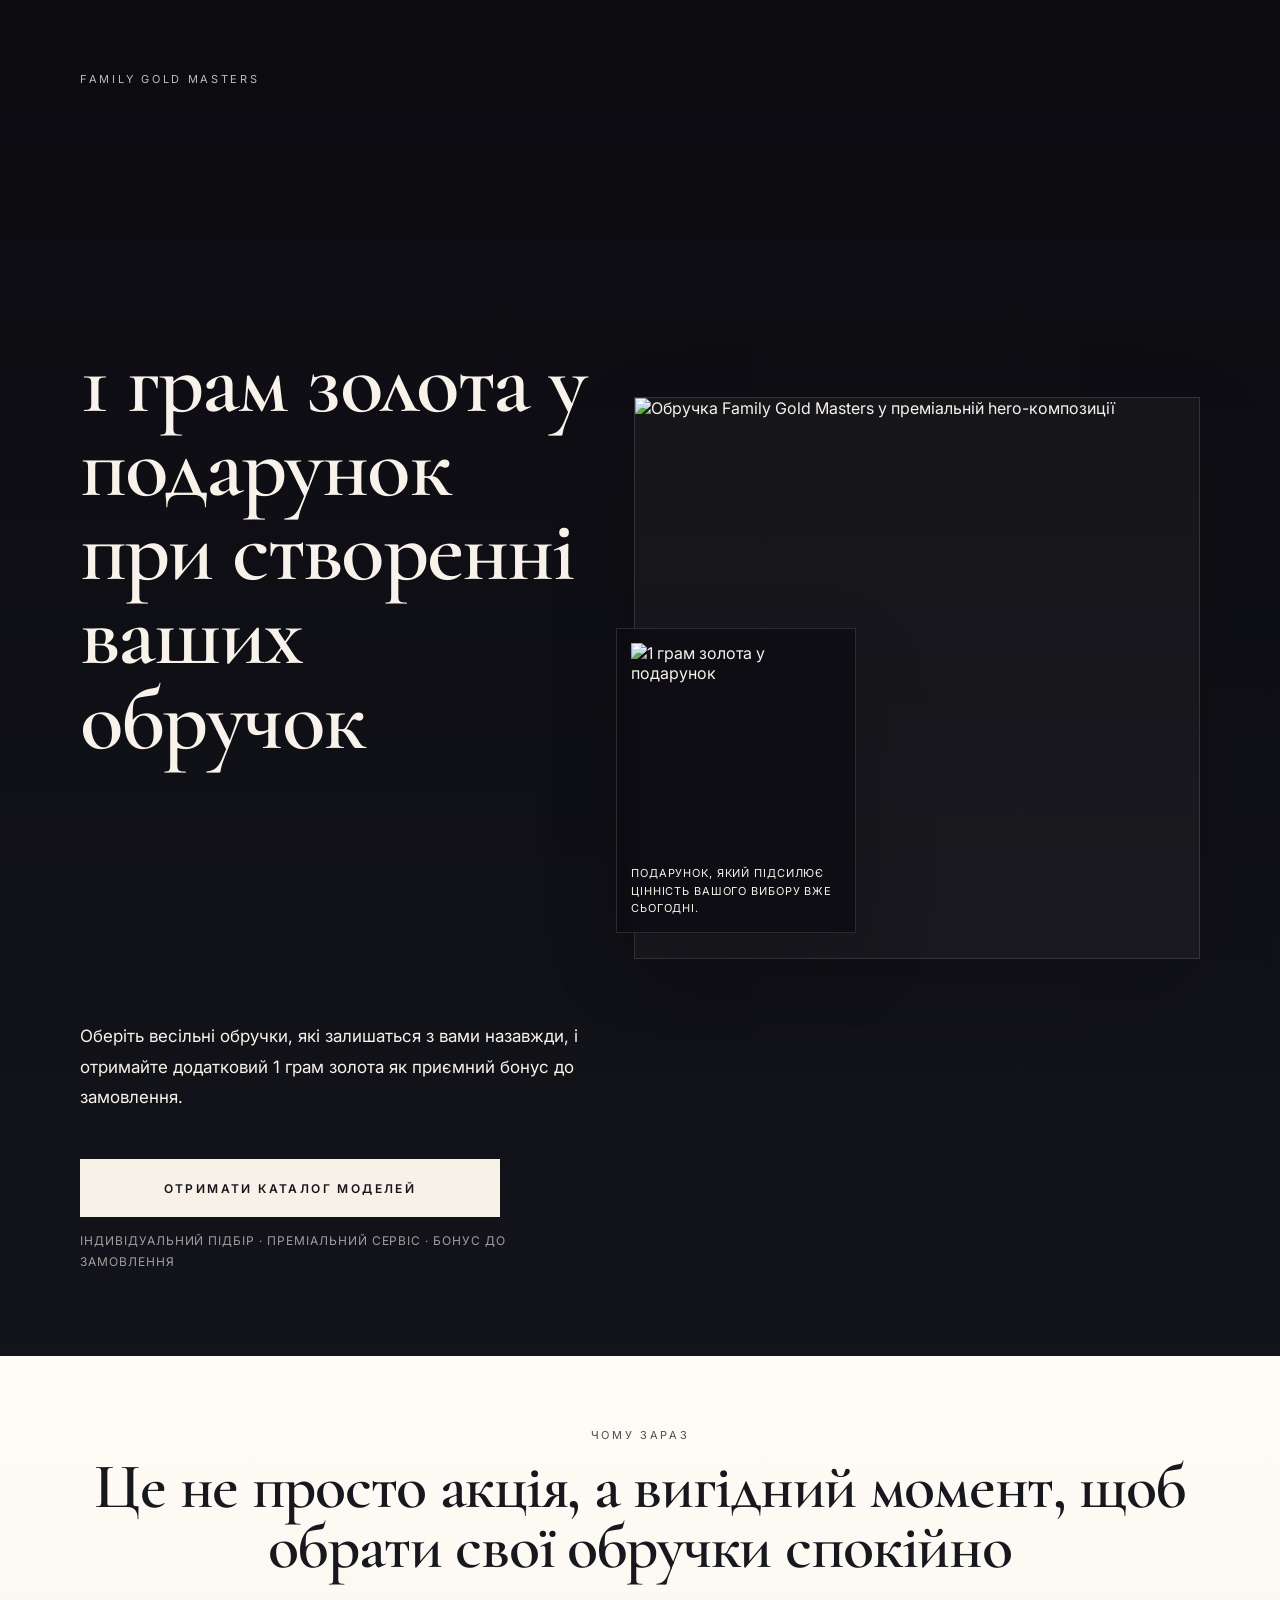
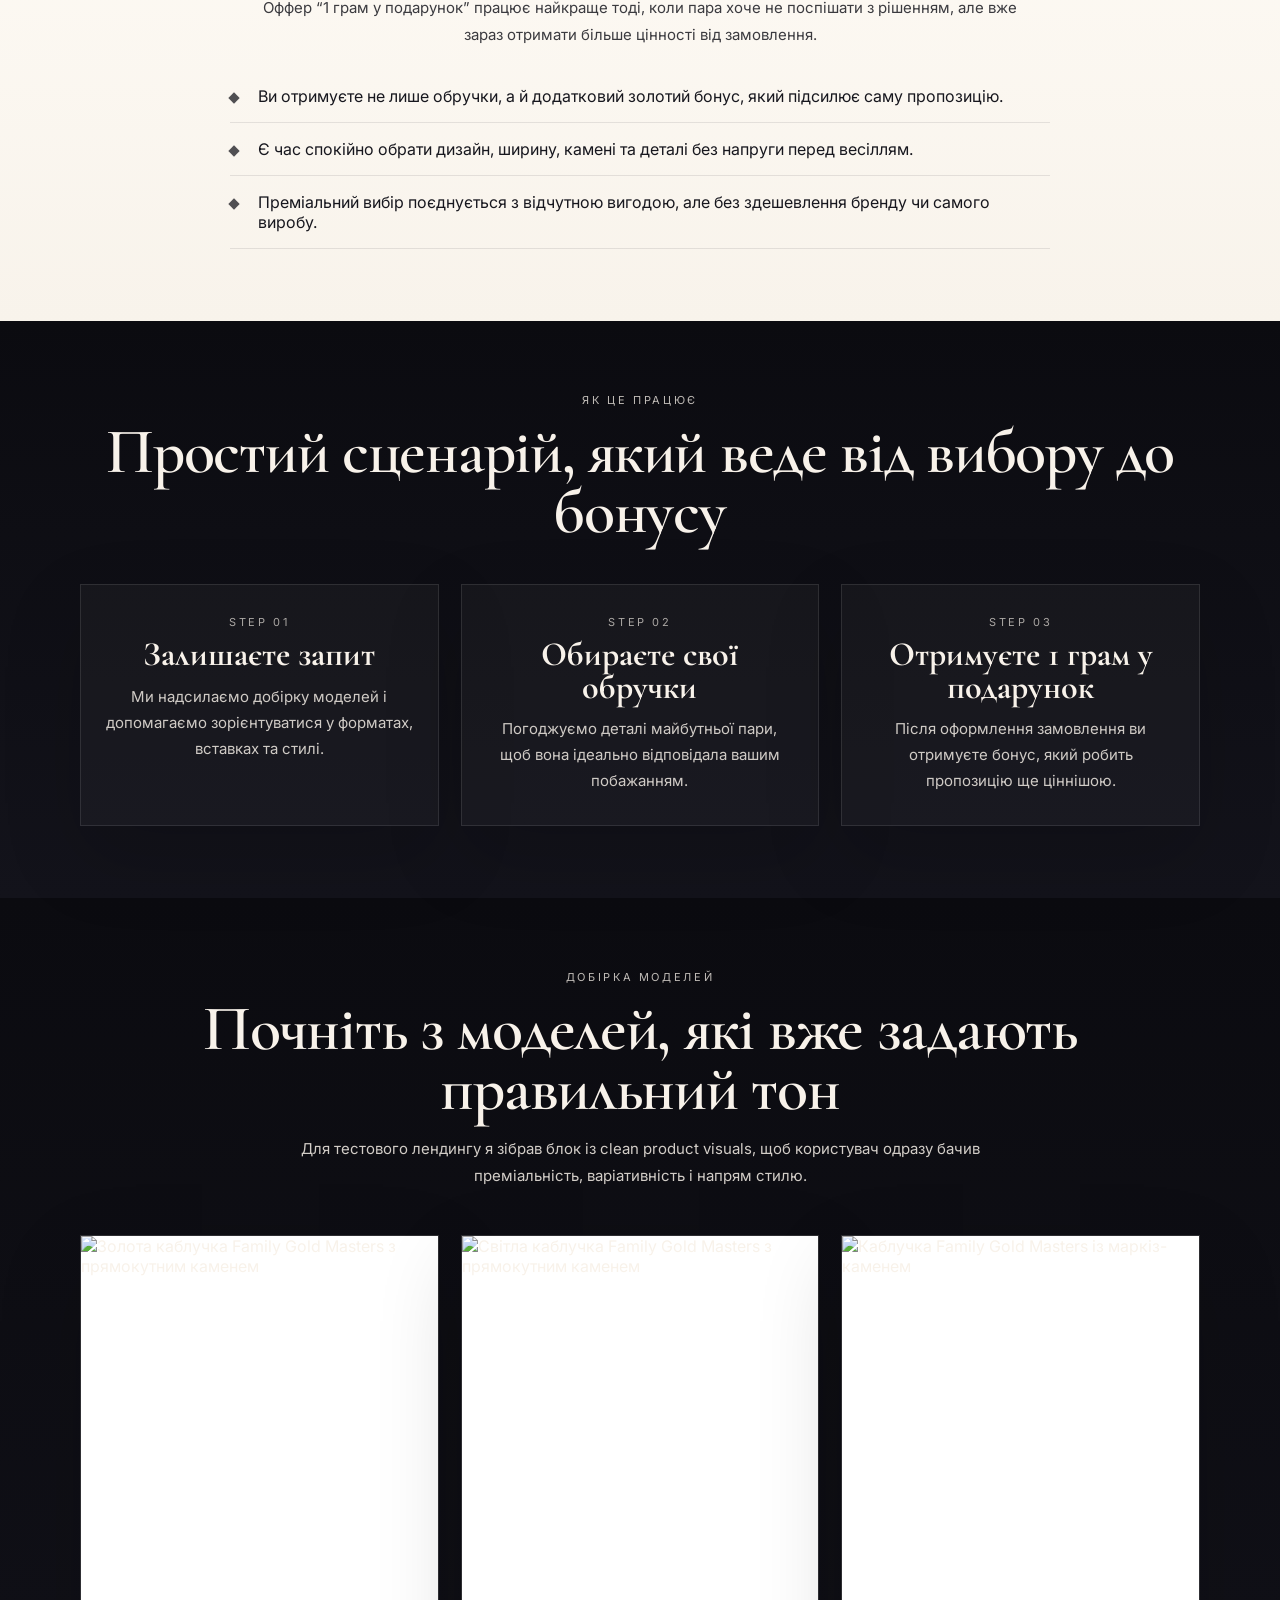
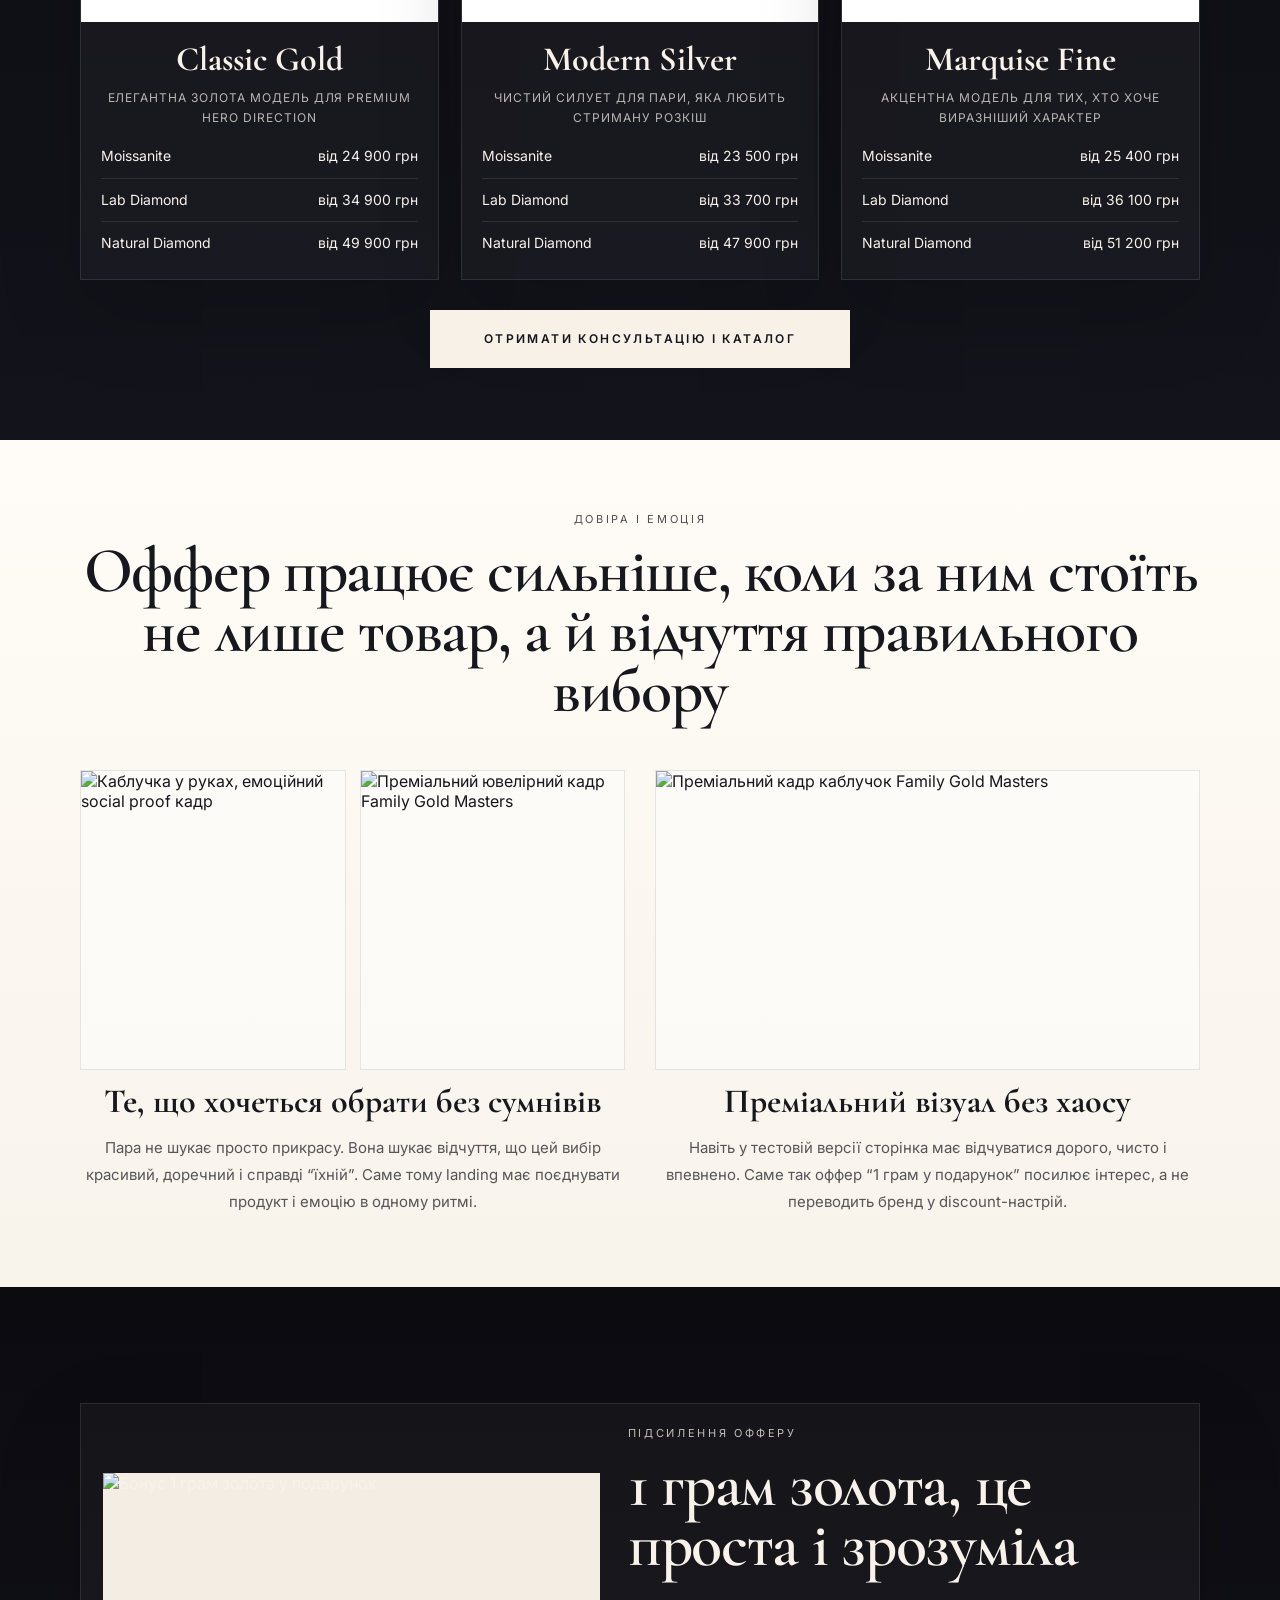
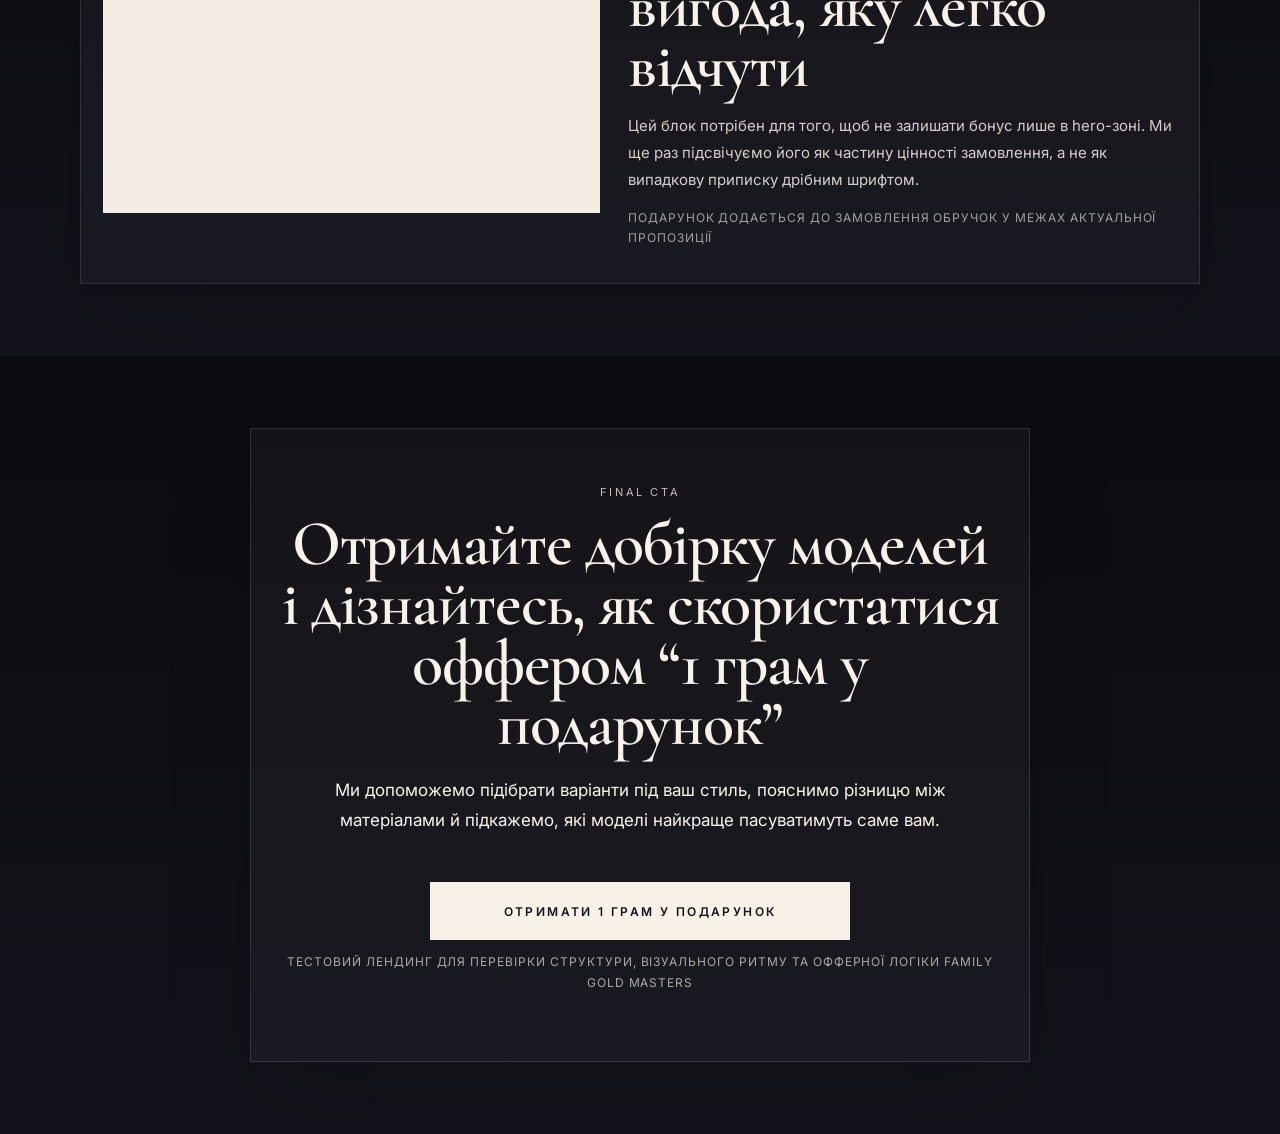
==== landing-1gram-test/index.html @ 0e8fd60e "feat: add 1 gram gift test landing" ====
<!DOCTYPE html>
<html lang="uk">
<head>
  <meta charset="UTF-8" />
  <meta name="viewport" content="width=device-width, initial-scale=1.0" />
  <title>1 грам у подарунок | Family Gold Masters</title>
  <meta name="description" content="Отримайте 1 грам золота у подарунок при створенні весільних обручок у Family Gold Masters." />
  <link rel="preconnect" href="https://fonts.googleapis.com">
  <link rel="preconnect" href="https://fonts.gstatic.com" crossorigin>
  <link href="https://fonts.googleapis.com/css2?family=Cormorant+Garamond:wght@400;500;600;700&family=Inter:wght@400;500;600;700&display=swap" rel="stylesheet">
  <style>
    :root {
      --bg-dark: #0b0b10;
      --bg-dark-2: #13131b;
      --bg-light: #f8f3eb;
      --bg-light-2: #fffcf7;
      --text-dark: #17171e;
      --text-light: #f8f2ea;
      --muted-dark: rgba(23, 23, 30, 0.72);
      --muted-light: rgba(248, 242, 234, 0.72);
      --line-light: rgba(23, 23, 30, 0.10);
      --line-dark: rgba(255,255,255,0.12);
      --gold: #caa16c;
      --container: 1120px;
      --shadow: 0 30px 80px rgba(0,0,0,.16);
    }
    * { box-sizing: border-box; }
    body {
      margin: 0;
      font-family: 'Inter', sans-serif;
      color: var(--text-dark);
      background: var(--bg-light-2);
      -webkit-font-smoothing: antialiased;
      text-rendering: optimizeLegibility;
    }
    img { display: block; max-width: 100%; }
    a { color: inherit; text-decoration: none; }
    .container { width: min(calc(100% - 32px), var(--container)); margin: 0 auto; }
    .section { padding: 72px 0; }
    .dark { background: linear-gradient(180deg, var(--bg-dark), var(--bg-dark-2)); color: var(--text-light); }
    .light { background: linear-gradient(180deg, var(--bg-light-2), var(--bg-light)); color: var(--text-dark); }
    .eyebrow {
      margin: 0 0 14px;
      font-size: 11px;
      line-height: 1.4;
      letter-spacing: 0.24em;
      text-transform: uppercase;
      opacity: .76;
      text-align: center;
    }
    .title {
      margin: 0;
      font-family: 'Cormorant Garamond', serif;
      font-weight: 600;
      line-height: .94;
      letter-spacing: -.02em;
      text-align: center;
    }
    .title.hero { font-size: clamp(50px, 7vw, 100px); }
    .title.section-title { font-size: clamp(38px, 5vw, 68px); }
    .lead, .copy, .meta { text-align: center; margin-left: auto; margin-right: auto; }
    .lead { max-width: 720px; margin-top: 20px; font-size: 17px; line-height: 1.78; }
    .copy { max-width: 760px; margin-top: 16px; font-size: 15px; line-height: 1.8; opacity: .84; }
    .meta { max-width: 680px; margin-top: 14px; font-size: 12px; line-height: 1.7; text-transform: uppercase; letter-spacing: .08em; opacity: .62; }
    .cta {
      display: inline-flex;
      justify-content: center;
      align-items: center;
      width: min(100%, 420px);
      min-height: 58px;
      padding: 16px 24px;
      border: none;
      font-size: 12px;
      font-weight: 600;
      letter-spacing: .2em;
      text-transform: uppercase;
      margin-top: 30px;
      cursor: pointer;
    }
    .cta.light-btn { background: #13131b; color: #fffaf2; }
    .cta.dark-btn { background: #f7f1e8; color: #14141b; }
    .hero {
      min-height: 100vh;
      display: grid;
      align-items: center;
      overflow: hidden;
    }
    .hero-grid {
      display: grid;
      grid-template-columns: .95fr 1.05fr;
      gap: 42px;
      align-items: center;
    }
    .hero-copy { max-width: 520px; }
    .hero-copy .eyebrow, .hero-copy .title, .hero-copy .lead, .hero-copy .meta { text-align: left; margin-left: 0; }
    .hero-visual-wrap { position: relative; }
    .hero-image {
      position: relative;
      border: 1px solid var(--line-dark);
      overflow: hidden;
      box-shadow: var(--shadow);
      min-height: 560px;
      background: rgba(255,255,255,.03);
    }
    .hero-image img {
      width: 100%;
      height: 100%;
      object-fit: cover;
      object-position: center;
      min-height: 560px;
    }
    .gift-card {
      position: absolute;
      left: -18px;
      bottom: 26px;
      width: min(240px, 48vw);
      background: rgba(12,12,18,.82);
      border: 1px solid rgba(255,255,255,.12);
      backdrop-filter: blur(10px);
      box-shadow: var(--shadow);
      padding: 14px;
    }
    .gift-card img { width: 100%; aspect-ratio: 1 / 1; object-fit: cover; }
    .gift-card p {
      margin: 12px 0 0;
      color: var(--text-light);
      font-size: 11px;
      line-height: 1.6;
      letter-spacing: .08em;
      text-transform: uppercase;
    }
    .offer-points, .benefits {
      display: grid;
      gap: 16px;
      max-width: 820px;
      margin: 38px auto 0;
      padding: 0;
      list-style: none;
    }
    .offer-points li, .benefits li {
      display: grid;
      grid-template-columns: 14px 1fr;
      gap: 14px;
      align-items: start;
      text-align: left;
      padding-bottom: 16px;
      border-bottom: 1px solid rgba(255,255,255,.12);
    }
    .light .offer-points li, .light .benefits li { border-color: var(--line-light); }
    .diamond {
      width: 8px;
      height: 8px;
      background: currentColor;
      transform: rotate(45deg);
      margin-top: 8px;
      opacity: .75;
    }
    .how-grid {
      display: grid;
      grid-template-columns: repeat(3, 1fr);
      gap: 22px;
      margin-top: 42px;
    }
    .how-card {
      padding: 30px 24px;
      border: 1px solid rgba(255,255,255,.1);
      background: rgba(255,255,255,.03);
      box-shadow: var(--shadow);
      text-align: center;
    }
    .light .how-card { border-color: var(--line-light); background: rgba(255,255,255,.52); }
    .how-step {
      margin: 0 0 10px;
      font-size: 11px;
      letter-spacing: .24em;
      text-transform: uppercase;
      opacity: .66;
    }
    .how-title {
      margin: 0 0 12px;
      font-family: 'Cormorant Garamond', serif;
      font-size: 34px;
      line-height: .95;
    }
    .how-copy {
      margin: 0;
      font-size: 15px;
      line-height: 1.75;
      opacity: .82;
    }
    .products-grid {
      display: grid;
      grid-template-columns: repeat(3, 1fr);
      gap: 22px;
      margin-top: 46px;
    }
    .product-card {
      overflow: hidden;
      border: 1px solid rgba(255,255,255,.1);
      background: rgba(255,255,255,.03);
      box-shadow: var(--shadow);
    }
    .product-image {
      aspect-ratio: 1 / 1.08;
      background: #fff;
      border-bottom: 1px solid rgba(255,255,255,.08);
    }
    .product-image img {
      width: 100%;
      height: 100%;
      object-fit: cover;
    }
    .product-body { padding: 22px 20px 24px; }
    .product-name {
      margin: 0;
      font-family: 'Cormorant Garamond', serif;
      font-size: 34px;
      line-height: .95;
      text-align: center;
    }
    .product-note {
      margin: 12px 0 0;
      text-align: center;
      font-size: 12px;
      line-height: 1.65;
      letter-spacing: .08em;
      text-transform: uppercase;
      color: var(--muted-light);
    }
    .light .product-note { color: var(--muted-dark); }
    .price-list {
      margin-top: 18px;
      display: grid;
      gap: 10px;
    }
    .price-row {
      display: flex;
      justify-content: space-between;
      gap: 12px;
      font-size: 14px;
      line-height: 1.6;
      padding-bottom: 10px;
      border-bottom: 1px solid rgba(255,255,255,.1);
    }
    .price-row:last-child { border-bottom: none; padding-bottom: 0; }
    .light .price-row { border-color: var(--line-light); }
    .proof-grid {
      display: grid;
      grid-template-columns: repeat(2, 1fr);
      gap: 30px;
      margin-top: 48px;
    }
    .proof-story { display: grid; gap: 16px; }
    .proof-visuals {
      display: grid;
      grid-template-columns: 1fr 1fr;
      gap: 14px;
    }
    .proof-visuals.single { grid-template-columns: 1fr; }
    .proof-photo {
      min-height: 300px;
      border: 1px solid var(--line-light);
      overflow: hidden;
      background: rgba(255,255,255,.52);
    }
    .proof-photo img {
      width: 100%;
      height: 100%;
      object-fit: cover;
    }
    .proof-name {
      margin: 0;
      font-family: 'Cormorant Garamond', serif;
      font-size: 34px;
      text-align: center;
      line-height: .95;
    }
    .proof-text {
      margin: 0;
      font-size: 15px;
      line-height: 1.8;
      text-align: center;
      color: var(--muted-dark);
    }
    .offer-box {
      display: grid;
      grid-template-columns: .95fr 1.05fr;
      gap: 28px;
      align-items: center;
      margin-top: 44px;
      padding: 22px;
      border: 1px solid rgba(255,255,255,.1);
      background: rgba(255,255,255,.03);
      box-shadow: var(--shadow);
    }
    .offer-box-visual {
      min-height: 340px;
      overflow: hidden;
      background: #f4ede3;
    }
    .offer-box-visual img {
      width: 100%;
      height: 100%;
      object-fit: cover;
    }
    .offer-box-copy .eyebrow, .offer-box-copy .title, .offer-box-copy .copy, .offer-box-copy .meta { text-align: left; margin-left: 0; }
    .final-box {
      max-width: 780px;
      margin: 0 auto;
      text-align: center;
      padding: 56px 28px;
      border: 1px solid rgba(255,255,255,.12);
      background: rgba(255,255,255,.03);
      box-shadow: var(--shadow);
    }
    .small-note {
      margin-top: 12px;
      font-size: 12px;
      line-height: 1.7;
      opacity: .66;
      text-transform: uppercase;
      letter-spacing: .08em;
    }
    @media (max-width: 980px) {
      .hero-grid, .how-grid, .products-grid, .proof-grid, .offer-box { grid-template-columns: 1fr; }
      .hero { min-height: auto; }
      .hero-image, .hero-image img { min-height: 440px; }
      .gift-card { left: 16px; right: 16px; bottom: 16px; width: auto; }
      .hero-copy { max-width: none; }
      .hero-copy .eyebrow, .hero-copy .title, .hero-copy .lead, .hero-copy .meta, .offer-box-copy .eyebrow, .offer-box-copy .title, .offer-box-copy .copy, .offer-box-copy .meta { text-align: center; margin-left: auto; margin-right: auto; }
    }
    @media (max-width: 640px) {
      .section { padding: 64px 0; }
      .title.hero { font-size: 50px; }
      .title.section-title { font-size: 42px; }
      .hero-image, .hero-image img { min-height: 360px; }
      .proof-photo { min-height: 240px; }
      .how-title, .product-name, .proof-name { font-size: 30px; }
    }
  </style>
</head>
<body>
  <main>
    <section class="section dark hero">
      <div class="container hero-grid">
        <div class="hero-copy">
          <p class="eyebrow">Family Gold Masters</p>
          <h1 class="title hero">1 грам золота у подарунок при створенні ваших обручок</h1>
          <p class="lead">Оберіть весільні обручки, які залишаться з вами назавжди, і отримайте додатковий 1 грам золота як приємний бонус до замовлення.</p>
          <a class="cta dark-btn" href="#catalog">Отримати каталог моделей</a>
          <p class="meta">Індивідуальний підбір · преміальний сервіс · бонус до замовлення</p>
        </div>
        <div class="hero-visual-wrap">
          <div class="hero-image">
            <img src="../imported/landing_1gram_assets/01_hero/hero.png" alt="Обручка Family Gold Masters у преміальній hero-композиції" />
          </div>
          <div class="gift-card">
            <img src="../imported/landing_1gram_assets/04_bonus_visual/Gold Gift Certificate.png" alt="1 грам золота у подарунок" />
            <p>Подарунок, який підсилює цінність вашого вибору вже сьогодні.</p>
          </div>
        </div>
      </div>
    </section>

    <section class="section light">
      <div class="container">
        <p class="eyebrow">Чому зараз</p>
        <h2 class="title section-title">Це не просто акція, а вигідний момент, щоб обрати свої обручки спокійно</h2>
        <p class="copy">Оффер “1 грам у подарунок” працює найкраще тоді, коли пара хоче не поспішати з рішенням, але вже зараз отримати більше цінності від замовлення.</p>
        <ul class="offer-points">
          <li><span class="diamond"></span><span>Ви отримуєте не лише обручки, а й додатковий золотий бонус, який підсилює саму пропозицію.</span></li>
          <li><span class="diamond"></span><span>Є час спокійно обрати дизайн, ширину, камені та деталі без напруги перед весіллям.</span></li>
          <li><span class="diamond"></span><span>Преміальний вибір поєднується з відчутною вигодою, але без здешевлення бренду чи самого виробу.</span></li>
        </ul>
      </div>
    </section>

    <section class="section dark">
      <div class="container">
        <p class="eyebrow">Як це працює</p>
        <h2 class="title section-title">Простий сценарій, який веде від вибору до бонусу</h2>
        <div class="how-grid">
          <article class="how-card">
            <p class="how-step">Step 01</p>
            <h3 class="how-title">Залишаєте запит</h3>
            <p class="how-copy">Ми надсилаємо добірку моделей і допомагаємо зорієнтуватися у форматах, вставках та стилі.</p>
          </article>
          <article class="how-card">
            <p class="how-step">Step 02</p>
            <h3 class="how-title">Обираєте свої обручки</h3>
            <p class="how-copy">Погоджуємо деталі майбутньої пари, щоб вона ідеально відповідала вашим побажанням.</p>
          </article>
          <article class="how-card">
            <p class="how-step">Step 03</p>
            <h3 class="how-title">Отримуєте 1 грам у подарунок</h3>
            <p class="how-copy">Після оформлення замовлення ви отримуєте бонус, який робить пропозицію ще ціннішою.</p>
          </article>
        </div>
      </div>
    </section>

    <section class="section dark" id="catalog">
      <div class="container">
        <p class="eyebrow">Добірка моделей</p>
        <h2 class="title section-title">Почніть з моделей, які вже задають правильний тон</h2>
        <p class="copy">Для тестового лендингу я зібрав блок із clean product visuals, щоб користувач одразу бачив преміальність, варіативність і напрям стилю.</p>
        <div class="products-grid">
          <article class="product-card">
            <div class="product-image">
              <img src="../imported/landing_1gram_assets/02_products/ring gen5.png" alt="Золота каблучка Family Gold Masters з прямокутним каменем" />
            </div>
            <div class="product-body">
              <h3 class="product-name">Classic Gold</h3>
              <p class="product-note">Елегантна золота модель для premium hero direction</p>
              <div class="price-list">
                <div class="price-row"><span>Moissanite</span><span>від 24 900 грн</span></div>
                <div class="price-row"><span>Lab Diamond</span><span>від 34 900 грн</span></div>
                <div class="price-row"><span>Natural Diamond</span><span>від 49 900 грн</span></div>
              </div>
            </div>
          </article>
          <article class="product-card">
            <div class="product-image">
              <img src="../imported/landing_1gram_assets/02_products/ring gen6.png" alt="Світла каблучка Family Gold Masters з прямокутним каменем" />
            </div>
            <div class="product-body">
              <h3 class="product-name">Modern Silver</h3>
              <p class="product-note">Чистий силует для пари, яка любить стриману розкіш</p>
              <div class="price-list">
                <div class="price-row"><span>Moissanite</span><span>від 23 500 грн</span></div>
                <div class="price-row"><span>Lab Diamond</span><span>від 33 700 грн</span></div>
                <div class="price-row"><span>Natural Diamond</span><span>від 47 900 грн</span></div>
              </div>
            </div>
          </article>
          <article class="product-card">
            <div class="product-image">
              <img src="../imported/landing_1gram_assets/02_products/ring gen8.png" alt="Каблучка Family Gold Masters із маркіз-каменем" />
            </div>
            <div class="product-body">
              <h3 class="product-name">Marquise Fine</h3>
              <p class="product-note">Акцентна модель для тих, хто хоче виразніший характер</p>
              <div class="price-list">
                <div class="price-row"><span>Moissanite</span><span>від 25 400 грн</span></div>
                <div class="price-row"><span>Lab Diamond</span><span>від 36 100 грн</span></div>
                <div class="price-row"><span>Natural Diamond</span><span>від 51 200 грн</span></div>
              </div>
            </div>
          </article>
        </div>
        <div style="text-align:center;">
          <a class="cta dark-btn" href="#final-cta">Отримати консультацію і каталог</a>
        </div>
      </div>
    </section>

    <section class="section light">
      <div class="container">
        <p class="eyebrow">Довіра і емоція</p>
        <h2 class="title section-title">Оффер працює сильніше, коли за ним стоїть не лише товар, а й відчуття правильного вибору</h2>
        <div class="proof-grid">
          <article class="proof-story">
            <div class="proof-visuals">
              <div class="proof-photo"><img src="../imported/landing_1gram_assets/03_social_proof/IMG_7468.png" alt="Каблучка у руках, емоційний social proof кадр" /></div>
              <div class="proof-photo"><img src="../imported/landing_1gram_assets/03_social_proof/0U6A1525.jpg" alt="Преміальний ювелірний кадр Family Gold Masters" /></div>
            </div>
            <h3 class="proof-name">Те, що хочеться обрати без сумнівів</h3>
            <p class="proof-text">Пара не шукає просто прикрасу. Вона шукає відчуття, що цей вибір красивий, доречний і справді “їхній”. Саме тому landing має поєднувати продукт і емоцію в одному ритмі.</p>
          </article>
          <article class="proof-story">
            <div class="proof-visuals single">
              <div class="proof-photo"><img src="../imported/landing_1gram_assets/03_social_proof/каблучки головна 1.png" alt="Преміальний кадр каблучок Family Gold Masters" /></div>
            </div>
            <h3 class="proof-name">Преміальний візуал без хаосу</h3>
            <p class="proof-text">Навіть у тестовій версії сторінка має відчуватися дорого, чисто і впевнено. Саме так оффер “1 грам у подарунок” посилює інтерес, а не переводить бренд у discount-настрій.</p>
          </article>
        </div>
      </div>
    </section>

    <section class="section dark">
      <div class="container">
        <div class="offer-box">
          <div class="offer-box-visual">
            <img src="../imported/landing_1gram_assets/04_bonus_visual/Gold Gift Certificate.png" alt="Бонус 1 грам золота у подарунок" />
          </div>
          <div class="offer-box-copy">
            <p class="eyebrow">Підсилення офферу</p>
            <h2 class="title section-title">1 грам золота, це проста і зрозуміла вигода, яку легко відчути</h2>
            <p class="copy">Цей блок потрібен для того, щоб не залишати бонус лише в hero-зоні. Ми ще раз підсвічуємо його як частину цінності замовлення, а не як випадкову приписку дрібним шрифтом.</p>
            <p class="meta">Подарунок додається до замовлення обручок у межах актуальної пропозиції</p>
          </div>
        </div>
      </div>
    </section>

    <section class="section dark" id="final-cta">
      <div class="container">
        <div class="final-box">
          <p class="eyebrow">Final CTA</p>
          <h2 class="title section-title">Отримайте добірку моделей і дізнайтесь, як скористатися оффером “1 грам у подарунок”</h2>
          <p class="lead">Ми допоможемо підібрати варіанти під ваш стиль, пояснимо різницю між матеріалами й підкажемо, які моделі найкраще пасуватимуть саме вам.</p>
          <a class="cta dark-btn" href="mailto:hello@example.com?subject=1%20грам%20у%20подарунок">Отримати 1 грам у подарунок</a>
          <p class="small-note">Тестовий лендинг для перевірки структури, візуального ритму та офферної логіки Family Gold Masters</p>
        </div>
      </div>
    </section>
  </main>
</body>
</html>
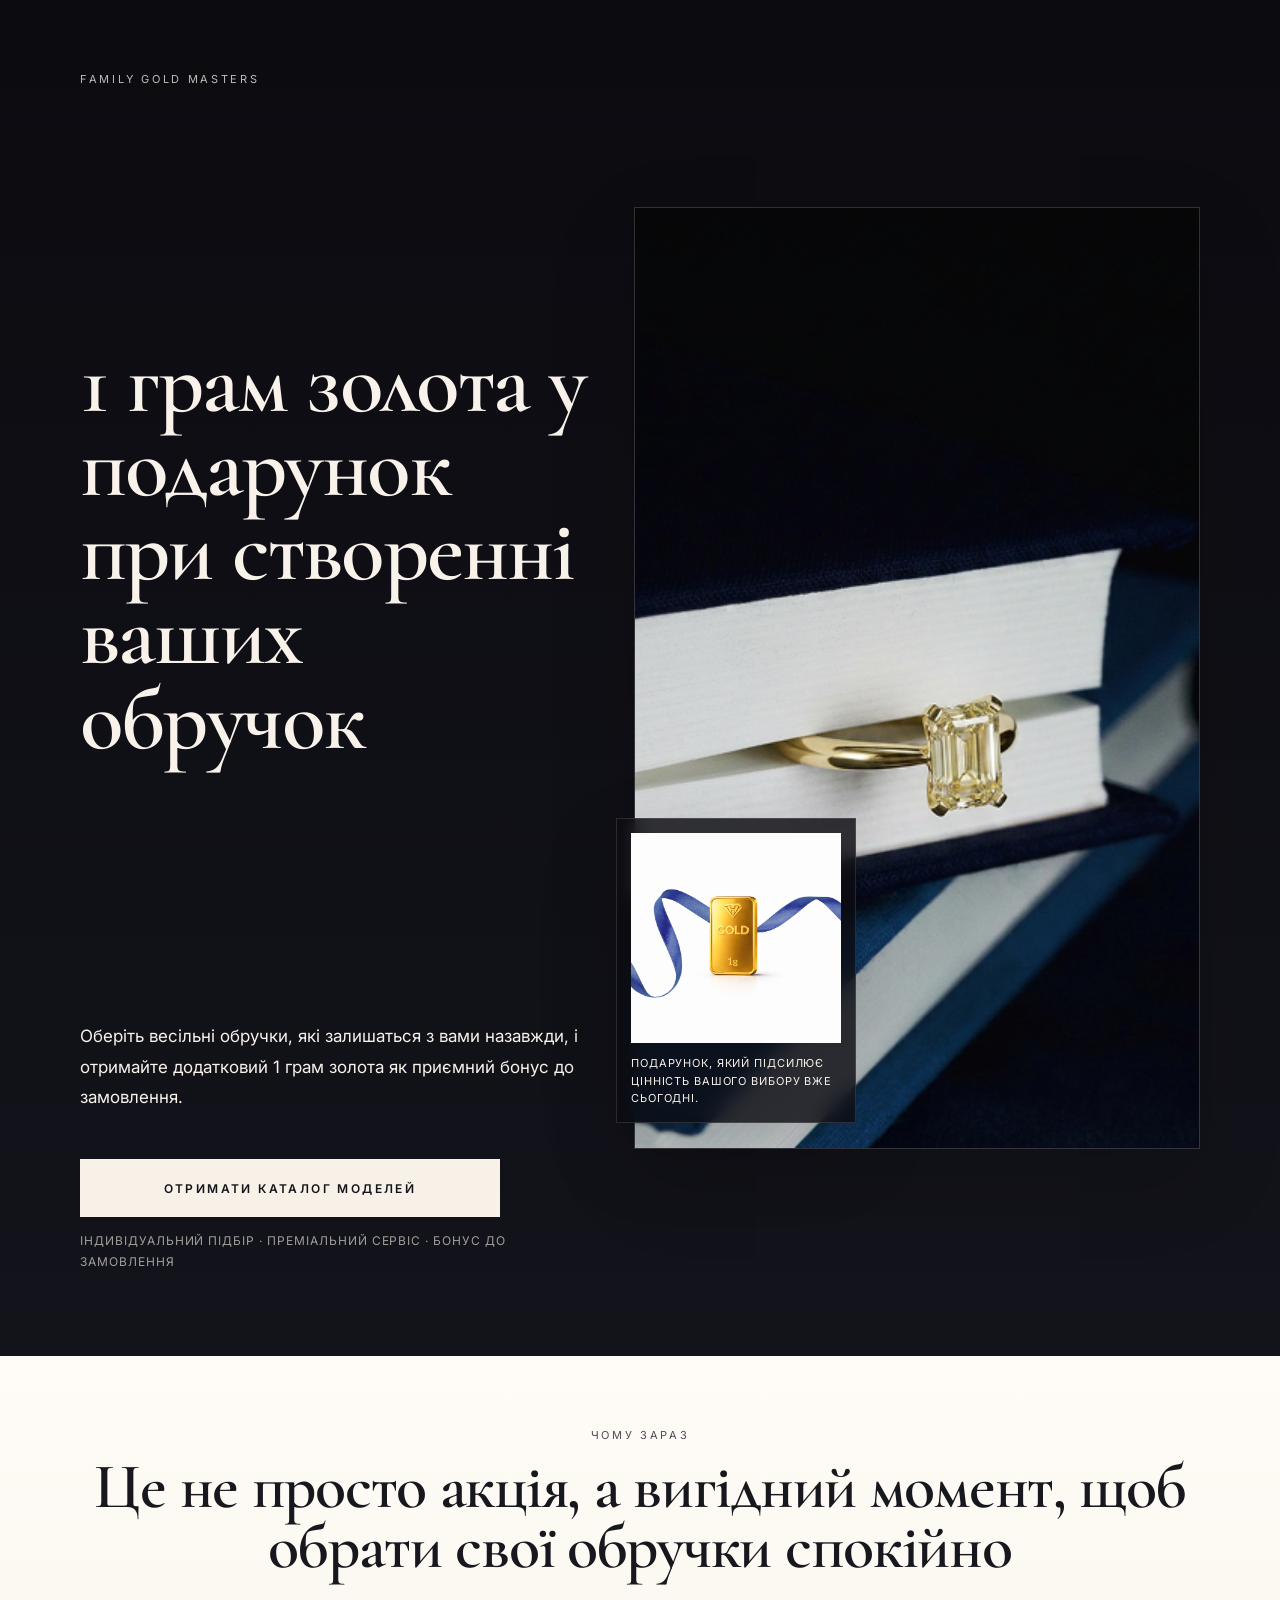
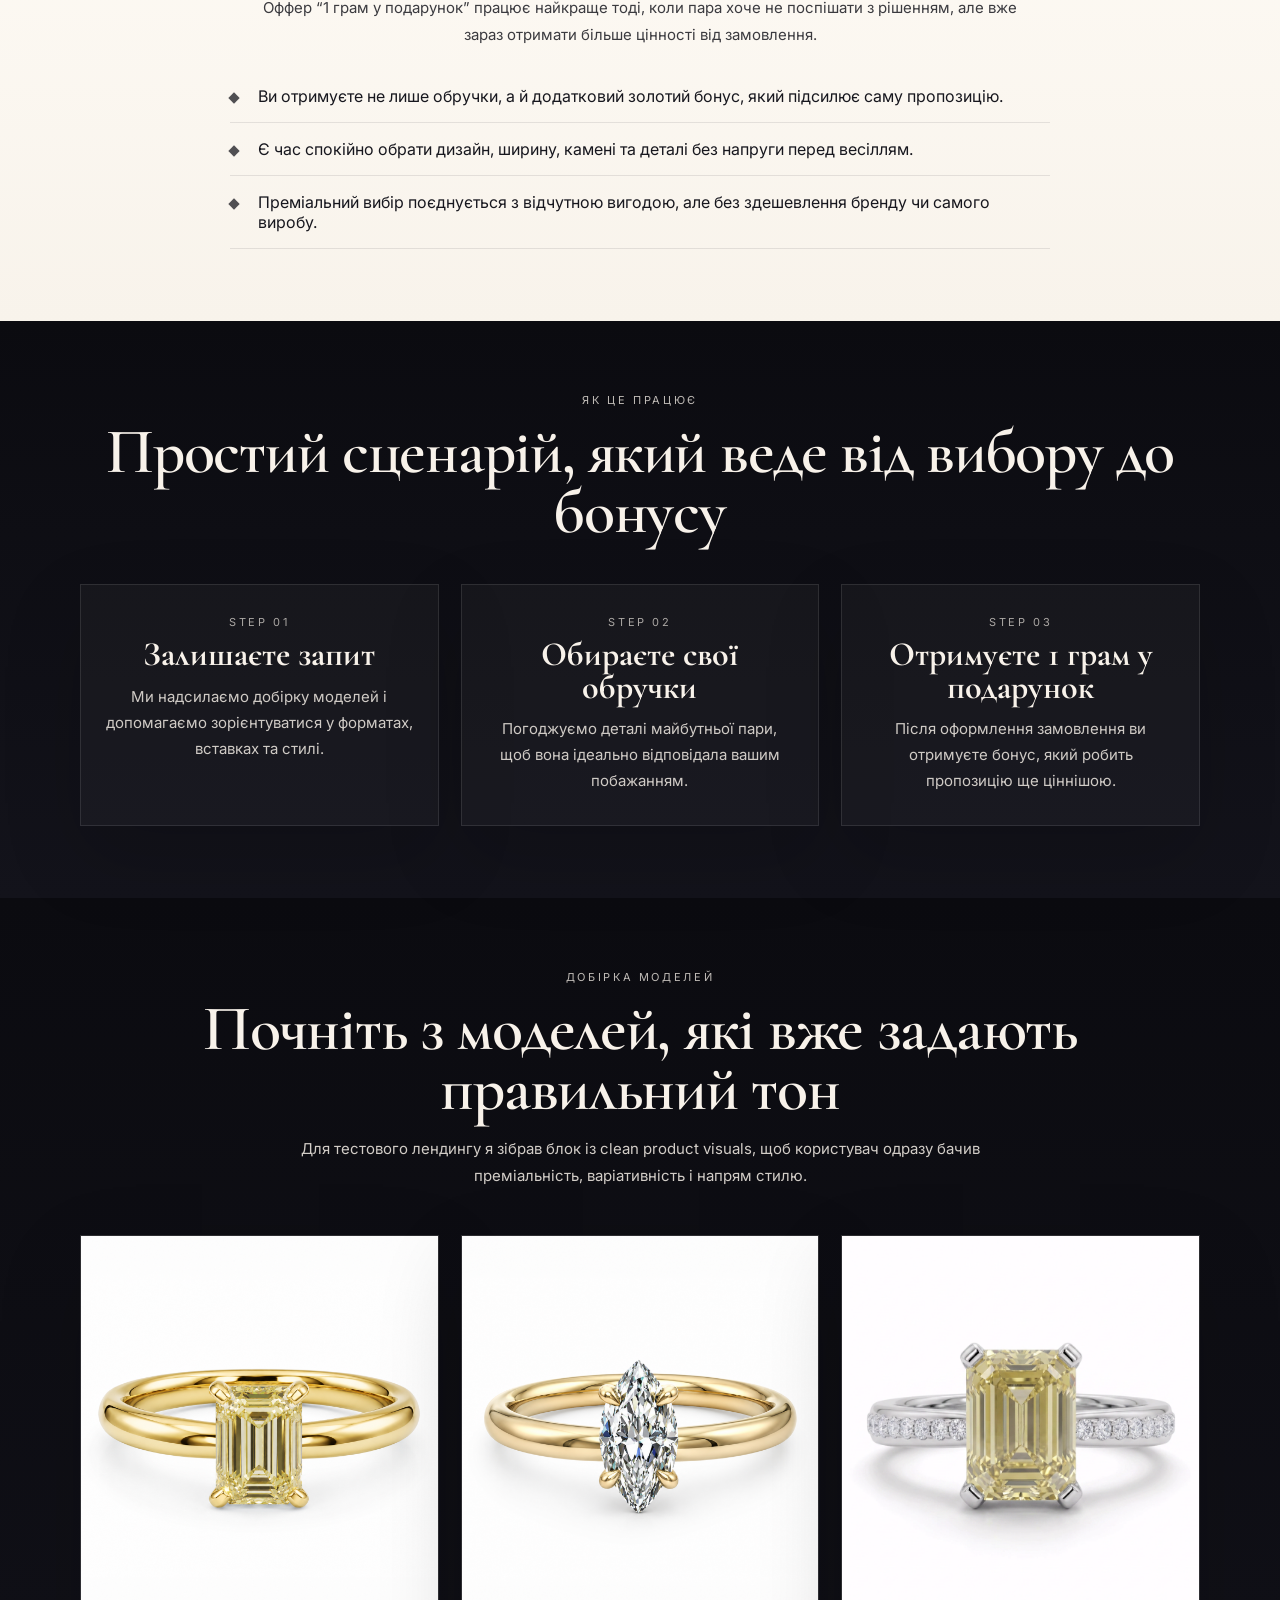
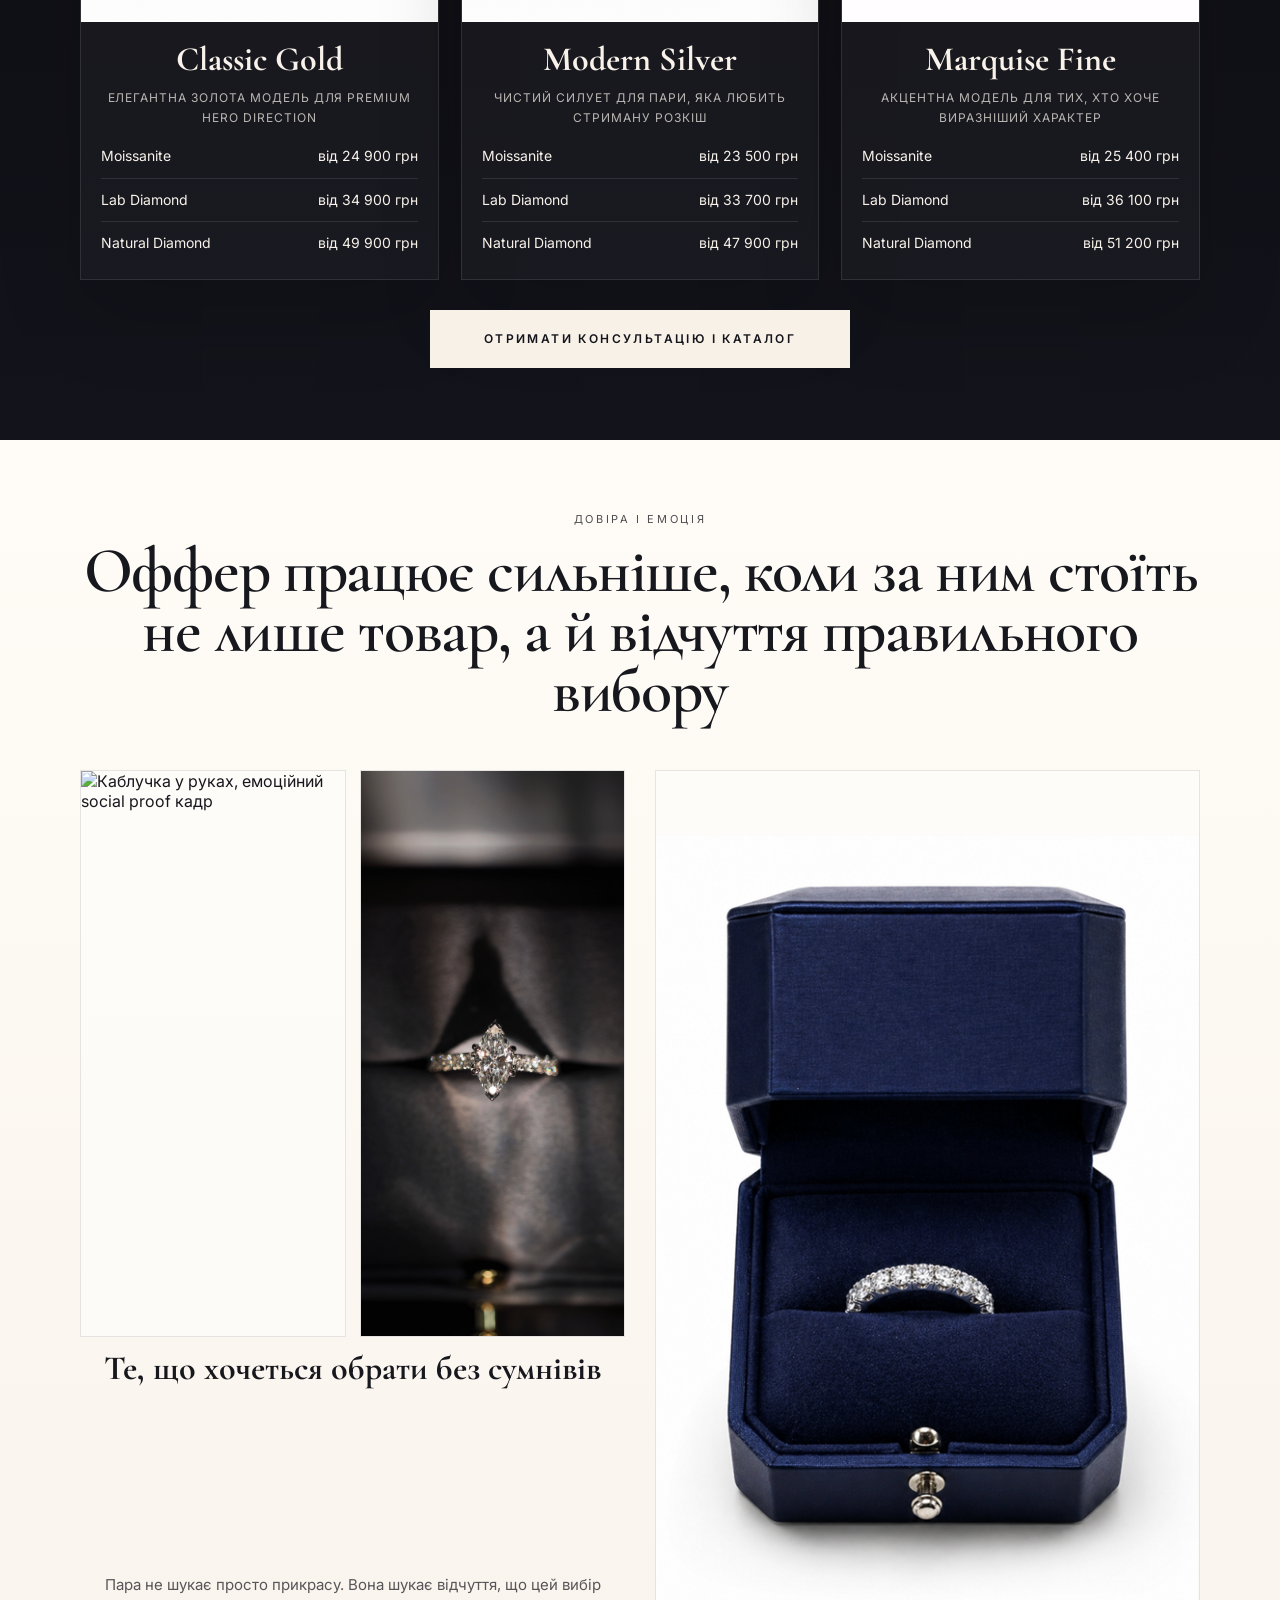
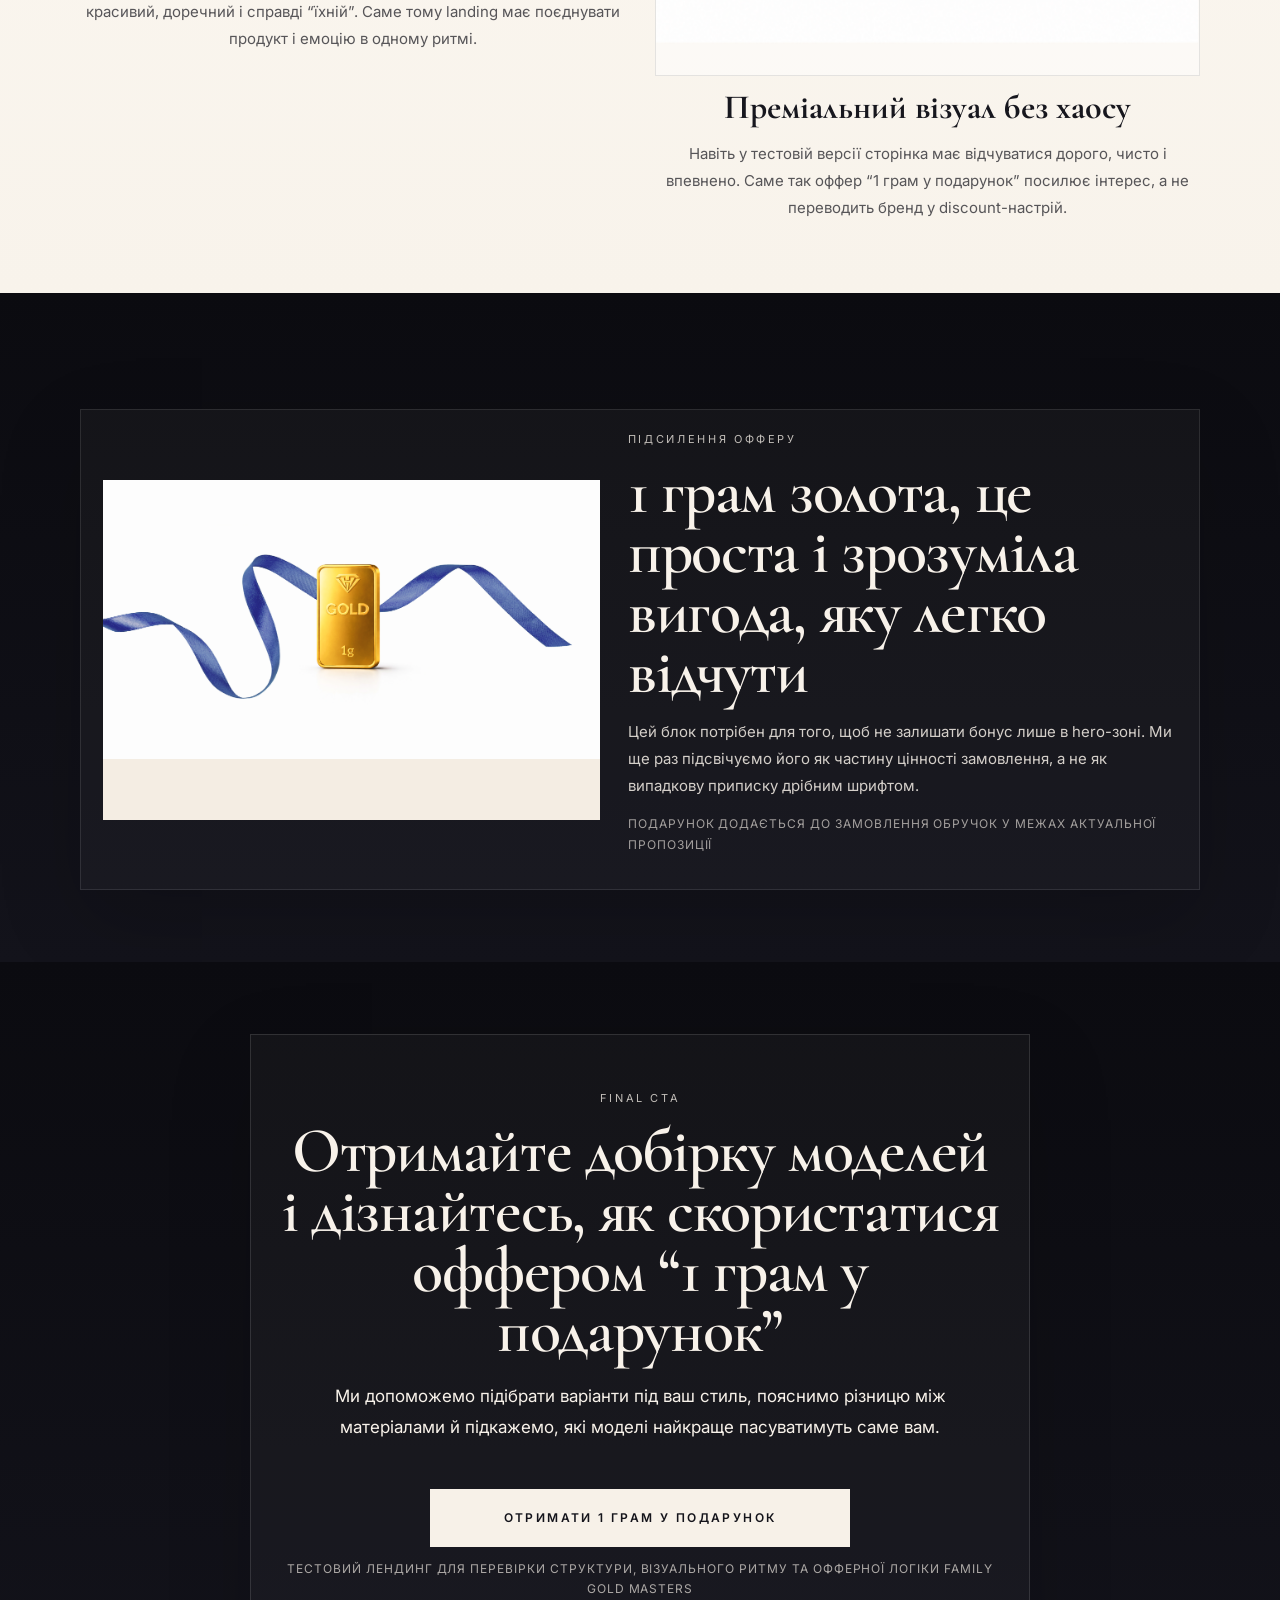
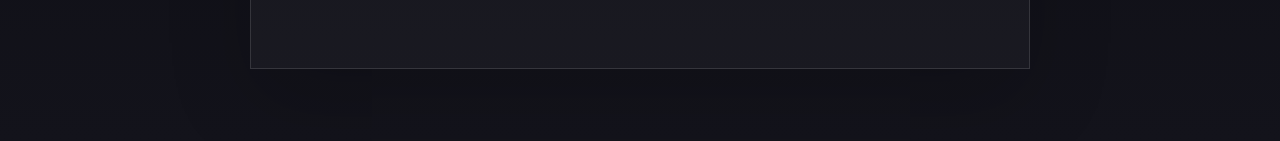
==== commit 89262bd8: "fix: include assets for 1 gram landing" ====
--- a/landing-1gram-test/index.html
+++ b/landing-1gram-test/index.html
@@ -352,10 +352,10 @@
         </div>
         <div class="hero-visual-wrap">
           <div class="hero-image">
-            <img src="../imported/landing_1gram_assets/01_hero/hero.png" alt="Обручка Family Gold Masters у преміальній hero-композиції" />
+            <img src="./assets/hero.png" alt="Обручка Family Gold Masters у преміальній hero-композиції" />
           </div>
           <div class="gift-card">
-            <img src="../imported/landing_1gram_assets/04_bonus_visual/Gold Gift Certificate.png" alt="1 грам золота у подарунок" />
+            <img src="./assets/gold-gift-certificate.png" alt="1 грам золота у подарунок" />
             <p>Подарунок, який підсилює цінність вашого вибору вже сьогодні.</p>
           </div>
         </div>
@@ -407,7 +407,7 @@
         <div class="products-grid">
           <article class="product-card">
             <div class="product-image">
-              <img src="../imported/landing_1gram_assets/02_products/ring gen5.png" alt="Золота каблучка Family Gold Masters з прямокутним каменем" />
+              <img src="./assets/ring-gen5.png" alt="Золота каблучка Family Gold Masters з прямокутним каменем" />
             </div>
             <div class="product-body">
               <h3 class="product-name">Classic Gold</h3>
@@ -421,7 +421,7 @@
           </article>
           <article class="product-card">
             <div class="product-image">
-              <img src="../imported/landing_1gram_assets/02_products/ring gen6.png" alt="Світла каблучка Family Gold Masters з прямокутним каменем" />
+              <img src="./assets/ring-gen6.png" alt="Світла каблучка Family Gold Masters з прямокутним каменем" />
             </div>
             <div class="product-body">
               <h3 class="product-name">Modern Silver</h3>
@@ -435,7 +435,7 @@
           </article>
           <article class="product-card">
             <div class="product-image">
-              <img src="../imported/landing_1gram_assets/02_products/ring gen8.png" alt="Каблучка Family Gold Masters із маркіз-каменем" />
+              <img src="./assets/ring-gen8.png" alt="Каблучка Family Gold Masters із маркіз-каменем" />
             </div>
             <div class="product-body">
               <h3 class="product-name">Marquise Fine</h3>
@@ -461,15 +461,15 @@
         <div class="proof-grid">
           <article class="proof-story">
             <div class="proof-visuals">
-              <div class="proof-photo"><img src="../imported/landing_1gram_assets/03_social_proof/IMG_7468.png" alt="Каблучка у руках, емоційний social proof кадр" /></div>
-              <div class="proof-photo"><img src="../imported/landing_1gram_assets/03_social_proof/0U6A1525.jpg" alt="Преміальний ювелірний кадр Family Gold Masters" /></div>
+              <div class="proof-photo"><img src="./assets/proof-hands.png" alt="Каблучка у руках, емоційний social proof кадр" /></div>
+              <div class="proof-photo"><img src="./assets/proof-jewelry.jpg" alt="Преміальний ювелірний кадр Family Gold Masters" /></div>
             </div>
             <h3 class="proof-name">Те, що хочеться обрати без сумнівів</h3>
             <p class="proof-text">Пара не шукає просто прикрасу. Вона шукає відчуття, що цей вибір красивий, доречний і справді “їхній”. Саме тому landing має поєднувати продукт і емоцію в одному ритмі.</p>
           </article>
           <article class="proof-story">
             <div class="proof-visuals single">
-              <div class="proof-photo"><img src="../imported/landing_1gram_assets/03_social_proof/каблучки головна 1.png" alt="Преміальний кадр каблучок Family Gold Masters" /></div>
+              <div class="proof-photo"><img src="./assets/proof-main.png" alt="Преміальний кадр каблучок Family Gold Masters" /></div>
             </div>
             <h3 class="proof-name">Преміальний візуал без хаосу</h3>
             <p class="proof-text">Навіть у тестовій версії сторінка має відчуватися дорого, чисто і впевнено. Саме так оффер “1 грам у подарунок” посилює інтерес, а не переводить бренд у discount-настрій.</p>
@@ -482,7 +482,7 @@
       <div class="container">
         <div class="offer-box">
           <div class="offer-box-visual">
-            <img src="../imported/landing_1gram_assets/04_bonus_visual/Gold Gift Certificate.png" alt="Бонус 1 грам золота у подарунок" />
+            <img src="./assets/gold-gift-certificate.png" alt="Бонус 1 грам золота у подарунок" />
           </div>
           <div class="offer-box-copy">
             <p class="eyebrow">Підсилення офферу</p>
